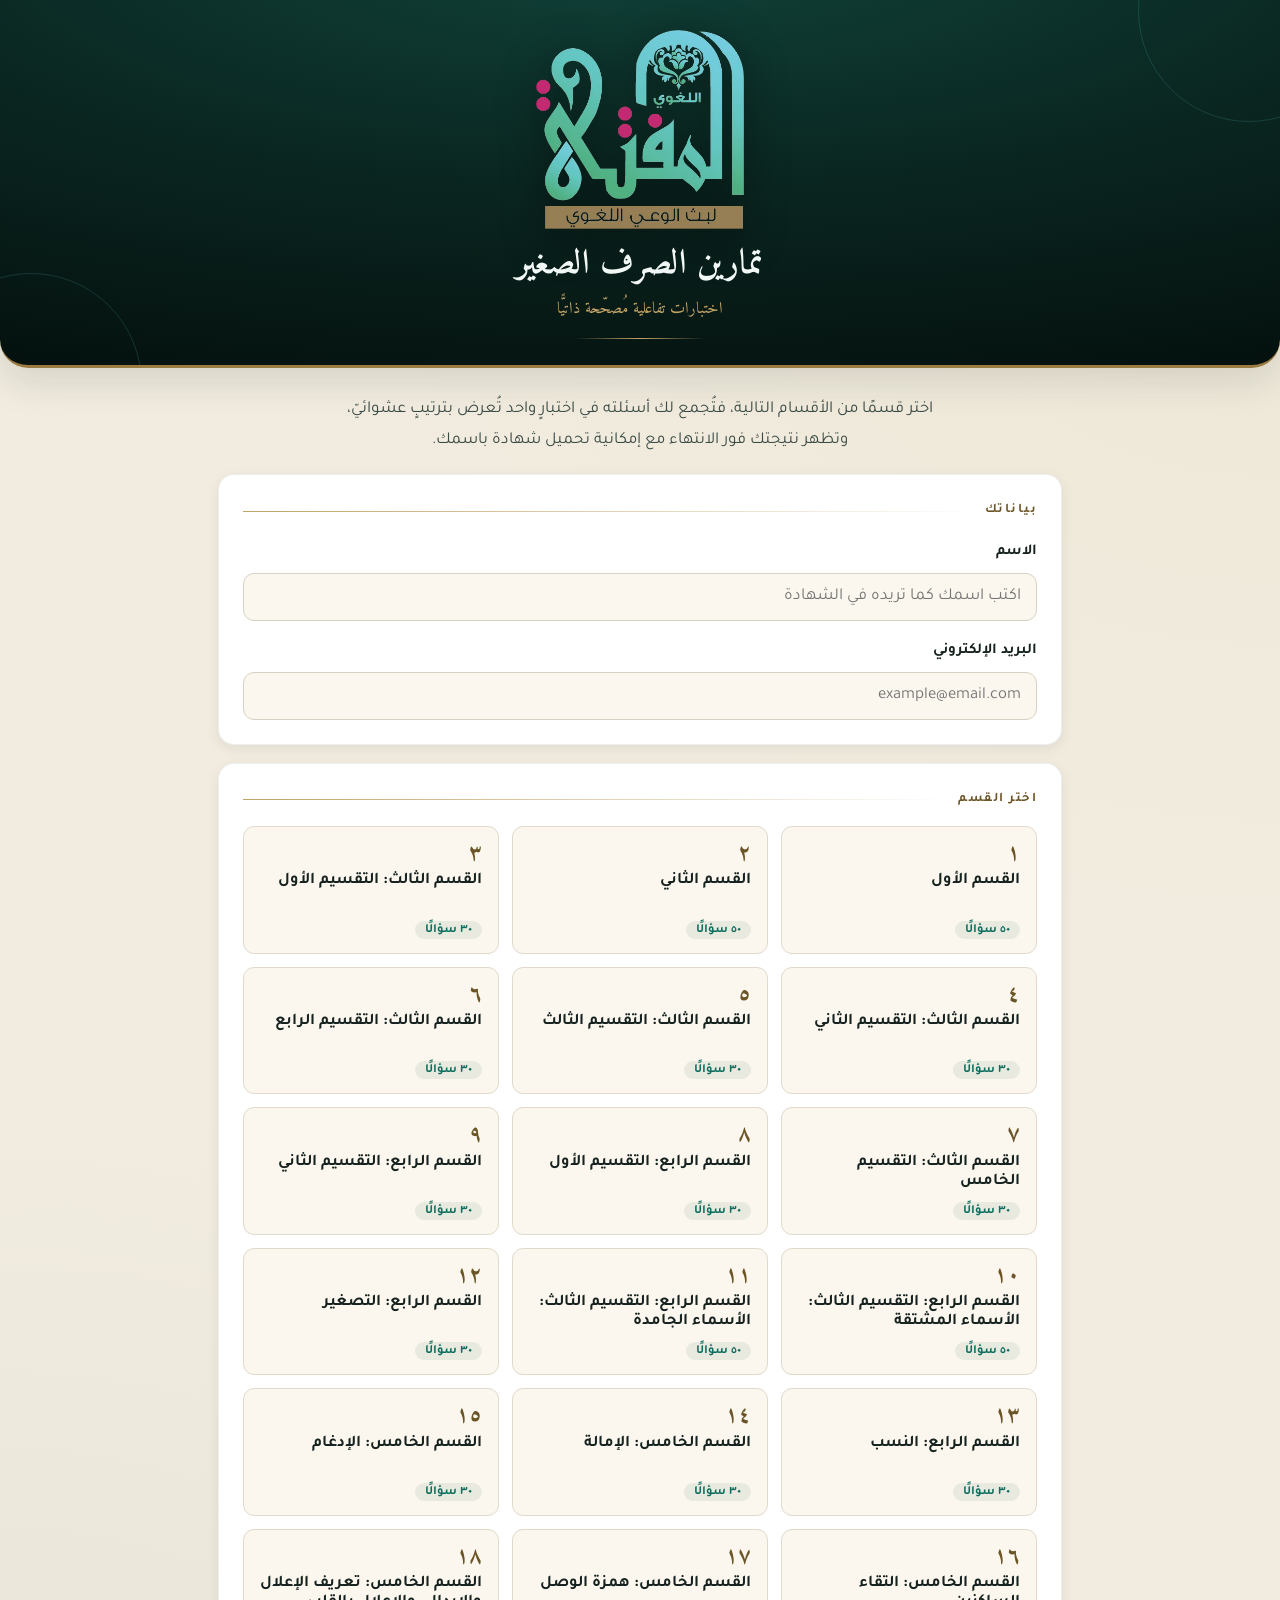
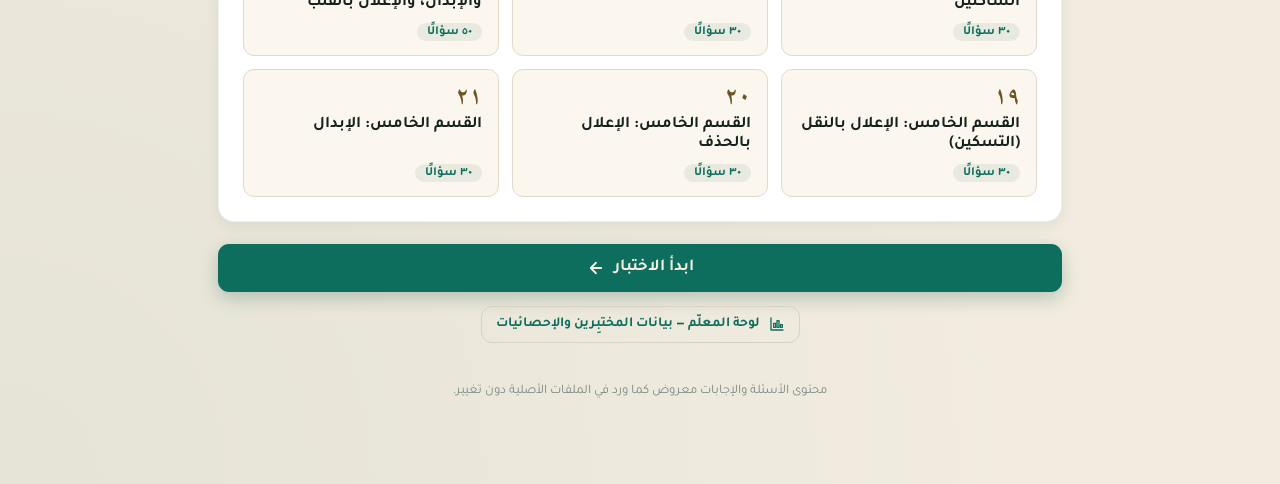
==== sarf/index.html @ bb6c9f70 "Add Sarf (الصرف الصغير) quiz at /sarf/ with shared app and subject-aware dashboard - Split index.htm" ====
<!DOCTYPE html>
<html lang="ar" dir="rtl">
<head>
<meta charset="UTF-8">
<meta name="viewport" content="width=device-width, initial-scale=1.0">
<title>اختبارات الصرف الصغير</title>
<link rel="preconnect" href="https://fonts.googleapis.com">
<link rel="preconnect" href="https://fonts.gstatic.com" crossorigin>
<link href="https://fonts.googleapis.com/css2?family=Amiri:ital,wght@0,400;0,700;1,400&family=Tajawal:wght@300;400;500;700;800&display=swap" rel="stylesheet">
<link rel="stylesheet" href="../assets/app.css">
</head>
<body>

<!-- ================= شاشة البدء ================= -->
<div class="screen active" id="screen-start">
  <header class="masthead">
    <img class="brand-logo" id="brand-logo-1" alt="شعار المفتاح اللغوي">
    <h1>تمارين الصرف الصغير</h1>
    <div class="sub">اختبارات تفاعلية مُصحّحة ذاتيًّا</div>
    <div class="rule-gold"></div>
  </header>

  <div class="wrap">
    <p class="intro">اختر قسمًا من الأقسام التالية، فتُجمع لك أسئلته في اختبارٍ واحد تُعرض بترتيبٍ عشوائيّ، وتظهر نتيجتك فور الانتهاء مع إمكانية تحميل شهادة باسمك.</p>

    <div class="card">
      <div class="eyebrow">بياناتك</div>
      <div class="field">
        <label for="in-name">الاسم</label>
        <input type="text" id="in-name" placeholder="اكتب اسمك كما تريده في الشهادة" autocomplete="name">
        <div class="err" id="err-name">يلزم إدخال الاسم.</div>
      </div>
      <div class="field">
        <label for="in-email">البريد الإلكتروني</label>
        <input type="email" id="in-email" placeholder="example@email.com" autocomplete="email" dir="ltr" style="text-align:right">
        <div class="err" id="err-email">أدخل بريدًا إلكترونيًّا صحيحًا.</div>
      </div>
    </div>

    <div class="card" style="margin-top:18px">
      <div class="eyebrow">اختر القسم</div>
      <div class="chapters" id="chapters"></div>
      <div class="err" id="err-chapter" style="margin-top:12px">اختر قسمًا للبدء.</div>
    </div>

    <div class="start-bar">
      <button class="btn btn-primary btn-block" id="btn-start">
        ابدأ الاختبار
        <svg width="18" height="18" viewBox="0 0 24 24" fill="none" stroke="currentColor" stroke-width="2.4" stroke-linecap="round" stroke-linejoin="round"><path d="M19 12H5M12 5l-7 7 7 7"/></svg>
      </button>
    </div>
    <div style="text-align:center;margin-top:14px">
      <button class="btn btn-ghost btn-sm" id="btn-open-stats">
        <svg width="16" height="16" viewBox="0 0 24 24" fill="none" stroke="currentColor" stroke-width="2" stroke-linecap="round" stroke-linejoin="round"><path d="M3 3v18h18"/><rect x="7" y="11" width="3" height="6"/><rect x="12" y="7" width="3" height="10"/><rect x="17" y="13" width="3" height="4"/></svg>
        لوحة المعلّم — بيانات المختبِرين والإحصائيات
      </button>
    </div>
    <footer>محتوى الأسئلة والإجابات معروض كما ورد في الملفات الأصلية دون تغيير.</footer>
  </div>
</div>

<!-- ================= شاشة الاختبار ================= -->
<div class="screen" id="screen-exam">
  <div class="exam-top">
    <div class="exam-top-inner">
      <div class="exam-top-row">
        <div class="exam-name"><svg width="18" height="18" viewBox="0 0 24 24" fill="none" stroke="var(--gold)" stroke-width="2"><path d="M4 19.5A2.5 2.5 0 0 1 6.5 17H20"/><path d="M6.5 2H20v20H6.5A2.5 2.5 0 0 1 4 19.5v-15A2.5 2.5 0 0 1 6.5 2z"/></svg><span id="exam-title"></span></div>
        <button class="palette-toggle" id="palette-toggle">
          <svg width="15" height="15" viewBox="0 0 24 24" fill="none" stroke="currentColor" stroke-width="2.2"><rect x="3" y="3" width="7" height="7" rx="1"/><rect x="14" y="3" width="7" height="7" rx="1"/><rect x="3" y="14" width="7" height="7" rx="1"/><rect x="14" y="14" width="7" height="7" rx="1"/></svg>
          الأسئلة
        </button>
      </div>
      <div class="exam-top-row" style="margin-bottom:8px">
        <div class="counter">السؤال <b id="q-cur">1</b> من <span id="q-total">1</span></div>
        <div class="counter" style="color:var(--muted)">أُجيب عن <span id="q-done">0</span></div>
      </div>
      <div class="pbar"><i id="pbar-fill"></i></div>
    </div>
  </div>

  <div class="wrap">
    <div class="palette" id="palette">
      <div class="palette-grid" id="palette-grid"></div>
      <div class="palette-legend">
        <span><i style="background:var(--teal)"></i>مُجاب عنه</span>
        <span><i style="background:var(--card-warm);border:1.5px solid #DCD6C7"></i>لم يُجَب</span>
      </div>
    </div>

    <div class="card q-card" id="q-card"></div>

    <div class="nav">
      <button class="btn btn-ghost" id="btn-prev">
        <svg width="17" height="17" viewBox="0 0 24 24" fill="none" stroke="currentColor" stroke-width="2.4" stroke-linecap="round" stroke-linejoin="round"><path d="M5 12h14M12 5l7 7-7 7"/></svg>
        السابق
      </button>
      <button class="btn btn-primary" id="btn-next">
        التالي
        <svg width="17" height="17" viewBox="0 0 24 24" fill="none" stroke="currentColor" stroke-width="2.4" stroke-linecap="round" stroke-linejoin="round"><path d="M19 12H5M12 5l-7 7 7 7"/></svg>
      </button>
    </div>
  </div>
</div>

<!-- ================= شاشة النتيجة ================= -->
<div class="screen" id="screen-result">
  <header class="masthead">
    <img class="brand-logo" id="brand-logo-2" alt="شعار المفتاح اللغوي">
    <h1>نتيجة الاختبار</h1>
    <div class="sub" id="result-chapter"></div>
    <div class="rule-gold"></div>
  </header>

  <div class="wrap">
    <div class="card result-hero">
      <div class="gauge">
        <svg viewBox="0 0 200 200" width="190" height="190">
          <circle class="gauge-track" cx="100" cy="100" r="86"/>
          <circle class="gauge-fill" id="gauge-fill" cx="100" cy="100" r="86"/>
        </svg>
        <div class="gauge-center">
          <div class="gauge-pct" id="res-pct">0%</div>
          <div class="gauge-lbl">النسبة المئوية</div>
        </div>
      </div>
      <div><span class="grade-tag" id="res-grade"></span></div>
      <div class="result-name">أحسنت يا <b id="res-name"></b></div>

      <div class="stats">
        <div class="stat ok"><div class="n" id="st-correct">0</div><div class="l">إجابة صحيحة</div></div>
        <div class="stat no"><div class="n" id="st-wrong">0</div><div class="l">إجابة خاطئة</div></div>
        <div class="stat"><div class="n" id="st-total">0</div><div class="l">مجموع الأسئلة</div></div>
      </div>

      <div class="result-actions">
        <button class="btn btn-pink" id="btn-cert">
          <svg width="18" height="18" viewBox="0 0 24 24" fill="none" stroke="currentColor" stroke-width="2" stroke-linecap="round" stroke-linejoin="round"><path d="M21 15v4a2 2 0 0 1-2 2H5a2 2 0 0 1-2-2v-4"/><path d="M7 10l5 5 5-5"/><path d="M12 15V3"/></svg>
          تحميل الشهادة
        </button>
        <button class="btn btn-ghost" id="btn-restart">
          <svg width="17" height="17" viewBox="0 0 24 24" fill="none" stroke="currentColor" stroke-width="2.2" stroke-linecap="round" stroke-linejoin="round"><path d="M3 2v6h6"/><path d="M3 13a9 9 0 1 0 3-7.7L3 8"/></svg>
          اختبار قسم آخر
        </button>
      </div>
    </div>

    <h2 class="review-h eyebrow">مراجعة الإجابات</h2>
    <div id="review"></div>
    <footer>أُصدرت هذه النتيجة بناءً على إجاباتك في هذه الجلسة.</footer>
  </div>
</div>

<!-- ================= لوحة المختبِرين والإحصائيات ================= -->
<div class="screen" id="screen-stats">
  <header class="masthead">
    <h1>لوحة المختبِرين والإحصائيات</h1>
    <div class="sub">سجلّ من أدّوا الاختبار ونتائجهم</div>
    <div class="rule-gold"></div>
  </header>

  <div class="wrap">
    <!-- بوابة الرمز السري -->
    <div class="card gate" id="stats-gate">
      <div class="eyebrow">دخول المعلّم</div>
      <p class="intro" style="margin:6px 0 16px">هذه اللوحة خاصّة بالمعلّم. أدخل الرمز السري للاطّلاع على بيانات المختبِرين.</p>
      <div class="field">
        <label for="gate-pass">الرمز السري</label>
        <input type="password" id="gate-pass" placeholder="••••" autocomplete="off" inputmode="numeric">
        <div class="err" id="gate-err">رمز غير صحيح.</div>
      </div>
      <button class="btn btn-primary btn-block" id="gate-unlock">دخول</button>
      <div style="text-align:center;margin-top:12px"><button class="btn btn-ghost btn-sm" id="stats-back">رجوع إلى الاختبار</button></div>
    </div>

    <!-- المحتوى -->
    <div id="stats-body" style="display:none">
      <div class="stats-toolbar">
        <span class="chip" id="conn-chip">…</span>
        <input class="dash-input" id="stats-search" placeholder="بحث بالاسم أو البريد">
        <select class="dash-input" id="stats-subject" aria-label="المادة"></select>
        <select class="dash-input" id="stats-chapter" aria-label="الباب أو القسم"><option value="">كل الأبواب والأقسام</option></select>
        <button class="btn btn-ghost btn-sm" id="stats-refresh">تحديث</button>
        <button class="btn btn-ghost btn-sm" id="stats-export">تصدير CSV</button>
        <button class="btn btn-ghost btn-sm" id="stats-back2">رجوع</button>
      </div>
      <div class="stats-note" id="stats-note"></div>

      <div class="kpi-grid" id="kpi-grid"></div>

      <div class="card" style="margin-top:18px">
        <div class="eyebrow">متوسّط النسبة حسب الباب / القسم</div>
        <div id="chapter-bars"></div>
      </div>

      <div class="card" style="margin-top:18px">
        <div class="eyebrow">سجلّ المختبِرين (<span id="rows-count">٠</span>)</div>
        <div class="table-scroll">
          <table class="dash-table">
            <thead><tr><th>#</th><th>الاسم</th><th>البريد</th><th>المادة</th><th>الباب / القسم</th><th>صحيح/الكل</th><th>النسبة</th><th>التقدير</th><th>التاريخ</th></tr></thead>
            <tbody id="dash-tbody"></tbody>
          </table>
        </div>
      </div>
      <footer>تُحدَّث البيانات من قاعدة بياناتك السحابية. احرص على سرّية الرمز.</footer>
    </div>
  </div>
</div>

<!-- مشروط تأكيد الإنهاء -->
<div class="modal-bg" id="modal-finish">
  <div class="modal">
    <h3>إنهاء الاختبار؟</h3>
    <p id="modal-msg">هل أنت متأكد من إنهاء الاختبار وعرض النتيجة؟</p>
    <div class="row">
      <button class="btn btn-ghost" id="modal-cancel">متابعة الحل</button>
      <button class="btn btn-primary" id="modal-confirm">إنهاء وعرض النتيجة</button>
    </div>
  </div>
</div>

<canvas class="cert-canvas" id="cert-canvas"></canvas>

<script>const SUBJECT_ID = 'sarf';</script>
<script src="../data/sarf.js"></script>
<script src="../assets/logo.js"></script>
<script src="../assets/app.js"></script>
</body>
</html>
---- assets/app.css ----
:root{
  --ink:#16221F; --ink-soft:#3A4A45; --muted:#7C8A85;
  --paper:#F1ECDF; --paper-2:#EAE3D2;
  --card:#FFFFFF; --card-warm:#FBF7EE;
  --teal:#0E6E5E; --teal-deep:#0A4D42; --teal-bright:#3BB6B0; --teal-line:rgba(91,196,200,.18);
  --gold:#9A7B42; --gold-soft:#C2A368; --gold-deep:#6B5526;
  --pink:#C2185B; --pink-soft:#E84C8A; --pink-deep:#9C1450;
  --correct:#1E7A52; --correct-bg:#E7F3EC; --correct-line:#BFE0CC;
  --wrong:#B23A30; --wrong-bg:#F8E9E7; --wrong-line:#EBC9C4;
  --ring:rgba(59,182,176,.40);
  --shadow-s:0 4px 14px rgba(16,34,30,.07);
  --shadow-m:0 14px 38px rgba(16,34,30,.12);
  --r:16px; --r-s:11px;
  --font-ui:'Tajawal',system-ui,'Segoe UI',Tahoma,Arial,sans-serif;
  --font-disp:'Amiri','Tajawal',Georgia,serif;
}
*{box-sizing:border-box;margin:0;padding:0}
html{scroll-behavior:smooth}
body{
  font-family:var(--font-ui); background:var(--paper); color:var(--ink);
  line-height:1.85; -webkit-font-smoothing:antialiased; min-height:100vh;
  background-image:radial-gradient(circle at 100% 0,rgba(185,138,46,.05),transparent 40%),radial-gradient(circle at 0 100%,rgba(14,74,64,.05),transparent 42%);
}
.wrap{max-width:880px;margin:0 auto;padding:0 18px 80px}
.screen{display:none;animation:fade .45s ease}
.screen.active{display:block}
@keyframes fade{from{opacity:0;transform:translateY(10px)}to{opacity:1;transform:none}}
@keyframes pop{from{opacity:0;transform:scale(.96)}to{opacity:1;transform:none}}

/* ===== الترويسة / الهيدر المُذهّب ===== */
.masthead{
  background:radial-gradient(120% 130% at 50% -15%,#10433A 0%,#0A2520 52%,#04100D 100%);
  color:#EAF3F0; border-radius:0 0 28px 28px; padding:30px 22px 26px;
  text-align:center; position:relative; overflow:hidden; box-shadow:var(--shadow-m);
  border-bottom:3px solid var(--gold);
}
.masthead::before,.masthead::after{
  content:""; position:absolute; width:220px; height:220px; border:1px solid var(--teal-line);
  border-radius:50%; top:-100px; pointer-events:none;
}
.masthead::before{right:-80px}.masthead::after{left:-80px;top:auto;bottom:-130px}
.brand-logo{width:min(208px,52vw);height:auto;display:block;margin:0 auto 14px;position:relative;z-index:2;filter:drop-shadow(0 8px 22px rgba(0,0,0,.45))}
.masthead h1{font-family:var(--font-disp);font-weight:700;font-size:clamp(1.5rem,4.6vw,2.15rem);letter-spacing:.5px;line-height:1.3;position:relative;z-index:2;color:#F1F7F4}
.masthead .sub{font-family:var(--font-disp);font-size:1.02rem;color:var(--gold-soft);margin-top:6px;position:relative;z-index:2}
.rule-gold{width:130px;height:1px;background:linear-gradient(90deg,transparent,var(--gold-soft),transparent);margin:14px auto 0;position:relative;z-index:2}

/* ===== البطاقات العامة ===== */
.card{background:var(--card);border:1px solid rgba(16,34,30,.07);border-radius:var(--r);box-shadow:var(--shadow-s);padding:24px}
.card+.card{margin-top:18px}
.intro{margin:26px 0 18px;font-size:1.05rem;color:var(--ink-soft);text-align:center;max-width:620px;margin-inline:auto}
.eyebrow{font-size:.82rem;font-weight:700;color:var(--gold-deep);letter-spacing:1.5px;text-transform:none;display:flex;align-items:center;gap:9px;margin-bottom:14px}
.eyebrow::after{content:"";flex:1;height:1px;background:linear-gradient(90deg,var(--gold-soft),transparent)}

/* ===== الحقول ===== */
.field{margin-bottom:16px}
.field:last-child{margin-bottom:0}
.field label{display:block;font-weight:700;font-size:.95rem;margin-bottom:7px;color:var(--ink)}
.field input{
  width:100%;font-family:var(--font-ui);font-size:1.05rem;padding:13px 15px;border:1.5px solid #D8D2C4;
  border-radius:var(--r-s);background:var(--card-warm);color:var(--ink);transition:border-color .2s,box-shadow .2s;
}
.field input:focus{outline:none;border-color:var(--gold);box-shadow:0 0 0 4px var(--ring);background:#fff}
.field input.invalid{border-color:var(--wrong);background:var(--wrong-bg)}
.err{color:var(--wrong);font-size:.85rem;margin-top:6px;display:none;font-weight:500}
.err.show{display:block}

/* ===== شبكة الأبواب ===== */
.chapters{display:grid;grid-template-columns:repeat(auto-fill,minmax(230px,1fr));gap:13px;margin-top:6px}
.chapter{
  text-align:right;border:1.5px solid #E1DACB;background:var(--card-warm);border-radius:var(--r-s);
  padding:16px 16px 14px;cursor:pointer;transition:.2s;position:relative;font-family:var(--font-ui);
}
.chapter:hover{border-color:var(--gold-soft);transform:translateY(-2px);box-shadow:var(--shadow-s)}
.chapter:focus-visible{outline:none;border-color:var(--gold);box-shadow:0 0 0 4px var(--ring)}
.chapter.sel{border-color:var(--teal);background:#fff;box-shadow:0 0 0 3px rgba(14,74,64,.12)}
.chapter .idx{font-family:var(--font-disp);font-size:1.4rem;color:var(--gold-deep);font-weight:700;line-height:1}
.chapter .ttl{font-weight:700;font-size:1.02rem;margin:7px 0 9px;color:var(--ink);min-height:2.4em;display:flex;align-items:flex-start}
.chapter .meta{font-size:.84rem;color:var(--muted);display:flex;gap:8px;flex-wrap:wrap;align-items:center}
.pill{display:inline-flex;align-items:center;gap:4px;background:rgba(14,74,64,.08);color:var(--teal);border-radius:20px;padding:2px 10px;font-size:.78rem;font-weight:700}
.pill.gold{background:rgba(185,138,46,.12);color:var(--gold-deep)}
.chapter .check{position:absolute;top:12px;left:12px;width:22px;height:22px;border-radius:50%;background:var(--teal);color:#fff;display:none;align-items:center;justify-content:center;font-size:13px}
.chapter.sel .check{display:flex}

/* ===== الأزرار ===== */
.btn{font-family:var(--font-ui);font-weight:700;font-size:1.05rem;border:none;border-radius:var(--r-s);padding:14px 26px;cursor:pointer;transition:.2s;display:inline-flex;align-items:center;justify-content:center;gap:9px}
.btn:disabled{opacity:.45;cursor:not-allowed}
.btn-primary{background:var(--teal);color:#F4EEDF;box-shadow:0 6px 18px rgba(14,74,64,.25)}
.btn-primary:not(:disabled):hover{background:var(--teal-deep);transform:translateY(-2px)}
.btn-gold{background:linear-gradient(135deg,var(--gold) 0%,var(--gold-deep) 100%);color:#fff;box-shadow:0 6px 18px rgba(154,123,66,.3)}
.btn-gold:hover{transform:translateY(-2px);filter:brightness(1.05)}
.btn-pink{background:linear-gradient(135deg,var(--pink-soft) 0%,var(--pink) 58%,var(--pink-deep) 100%);color:#fff;box-shadow:0 6px 18px rgba(194,24,91,.32)}
.btn-pink:not(:disabled):hover{transform:translateY(-2px);filter:brightness(1.05)}
.btn-ghost{background:transparent;color:var(--teal);border:1.5px solid #D8D2C4}
.btn-ghost:not(:disabled):hover{border-color:var(--teal);background:rgba(14,74,64,.05)}
.btn-block{width:100%}
.start-bar{margin-top:22px}

/* ===== شريط الاختبار العلوي ===== */
.exam-top{position:sticky;top:0;z-index:30;background:rgba(241,236,223,.92);backdrop-filter:blur(8px);padding:14px 0 12px;margin:0 -18px 18px;border-bottom:1px solid rgba(16,34,30,.08)}
.exam-top-inner{max-width:880px;margin:0 auto;padding:0 18px}
.exam-top-row{display:flex;align-items:center;justify-content:space-between;gap:12px;margin-bottom:10px}
.exam-name{font-weight:800;color:var(--teal);font-size:1.02rem;display:flex;align-items:center;gap:8px;min-width:0}
.exam-name span{white-space:nowrap;overflow:hidden;text-overflow:ellipsis}
.counter{font-weight:700;color:var(--ink-soft);font-size:.95rem;white-space:nowrap;font-variant-numeric:tabular-nums}
.counter b{color:var(--pink-deep)}
.pbar{height:7px;background:#E1DACB;border-radius:20px;overflow:hidden}
.pbar > i{display:block;height:100%;width:0;background:linear-gradient(90deg,var(--pink-soft),var(--pink));border-radius:20px;transition:width .4s ease}
.palette-toggle{background:transparent;border:1.5px solid #D8D2C4;border-radius:9px;padding:7px 12px;font-family:var(--font-ui);font-weight:700;font-size:.85rem;color:var(--teal);cursor:pointer;display:inline-flex;gap:6px;align-items:center}
.palette-toggle:hover{border-color:var(--teal)}

/* ===== لوحة الأسئلة ===== */
.palette{display:none;background:var(--card);border:1px solid rgba(16,34,30,.08);border-radius:var(--r-s);padding:14px;margin-bottom:16px;box-shadow:var(--shadow-s)}
.palette.open{display:block;animation:pop .25s ease}
.palette-grid{display:grid;grid-template-columns:repeat(auto-fill,minmax(40px,1fr));gap:8px}
.pnum{aspect-ratio:1;border:1.5px solid #DCD6C7;background:var(--card-warm);border-radius:9px;font-family:var(--font-ui);font-weight:700;color:var(--ink-soft);cursor:pointer;font-size:.9rem;transition:.15s}
.pnum:hover{border-color:var(--gold)}
.pnum.done{background:var(--teal);color:#fff;border-color:var(--teal)}
.pnum.cur{box-shadow:0 0 0 3px rgba(194,24,91,.32);border-color:var(--pink)}
.palette-legend{display:flex;gap:16px;margin-top:12px;font-size:.8rem;color:var(--muted);flex-wrap:wrap}
.palette-legend i{display:inline-block;width:13px;height:13px;border-radius:4px;vertical-align:-2px;margin-left:5px}

/* ===== بطاقة السؤال ===== */
.q-card{animation:fade .35s ease}
.q-head{display:flex;align-items:center;gap:10px;margin-bottom:16px;flex-wrap:wrap}
.q-badge{font-size:.78rem;font-weight:700;padding:3px 11px;border-radius:20px}
.q-badge.type{background:#EEE9DC;color:var(--ink-soft)}
.q-text{font-size:1.22rem;font-weight:500;color:var(--ink);line-height:1.95;margin-bottom:22px}
.options{display:flex;flex-direction:column;gap:11px}
.opt{
  display:flex;align-items:center;gap:13px;text-align:right;width:100%;border:1.5px solid #DCD6C7;
  background:var(--card-warm);border-radius:var(--r-s);padding:15px 16px;cursor:pointer;font-family:var(--font-ui);
  font-size:1.06rem;color:var(--ink);transition:.18s;line-height:1.6;
}
.opt:hover{border-color:var(--gold-soft);background:#fff}
.opt:focus-visible{outline:none;border-color:var(--gold);box-shadow:0 0 0 4px var(--ring)}
.opt .mark{flex:0 0 24px;width:24px;height:24px;border:2px solid #C9C2B0;border-radius:50%;display:flex;align-items:center;justify-content:center;transition:.18s}
.opt.sel{border-color:var(--teal);background:#fff;box-shadow:0 0 0 3px rgba(14,74,64,.1)}
.opt.sel .mark{border-color:var(--teal);background:var(--teal)}
.opt.sel .mark::after{content:"";width:9px;height:9px;border-radius:50%;background:#fff}
.opt .txt{flex:1}
.nav{display:flex;gap:12px;margin-top:24px}
.nav .btn{flex:1}

/* ===== النتيجة ===== */
.result-hero{text-align:center;padding:30px 22px}
.gauge{width:190px;height:190px;margin:6px auto 16px;position:relative}
.gauge svg{transform:rotate(-90deg)}
.gauge-track{fill:none;stroke:#E4DDCD;stroke-width:14}
.gauge-fill{fill:none;stroke-width:14;stroke-linecap:round;transition:stroke-dashoffset 1.3s cubic-bezier(.22,1,.36,1)}
.gauge-center{position:absolute;inset:0;display:flex;flex-direction:column;align-items:center;justify-content:center}
.gauge-pct{font-family:var(--font-disp);font-weight:700;font-size:2.7rem;line-height:1;color:var(--ink)}
.gauge-lbl{font-size:.85rem;color:var(--muted);margin-top:3px}
.grade-tag{display:inline-block;font-family:var(--font-disp);font-weight:700;font-size:1.55rem;padding:6px 26px;border-radius:30px;margin-top:4px}
.grade-pass{background:var(--correct-bg);color:var(--correct);border:1.5px solid var(--correct-line)}
.grade-fail{background:var(--wrong-bg);color:var(--wrong);border:1.5px solid var(--wrong-line)}
.result-name{font-family:var(--font-disp);font-size:1.3rem;margin-top:16px;color:var(--ink-soft)}
.result-name b{color:var(--teal)}
.stats{display:grid;grid-template-columns:repeat(auto-fit,minmax(120px,1fr));gap:13px;margin-top:24px}
.stat{background:var(--card-warm);border:1px solid #E6DFD0;border-radius:var(--r-s);padding:16px 12px;text-align:center}
.stat .n{font-family:var(--font-disp);font-weight:700;font-size:1.7rem;color:var(--teal);line-height:1}
.stat.ok .n{color:var(--correct)}.stat.no .n{color:var(--wrong)}
.stat .l{font-size:.83rem;color:var(--muted);margin-top:6px}
.result-actions{display:flex;gap:12px;flex-wrap:wrap;margin-top:26px}
.result-actions .btn{flex:1;min-width:180px}

/* ===== المراجعة ===== */
.review-h{margin:30px 0 14px}
.rev{border:1.5px solid #E1DACB;border-radius:var(--r-s);margin-bottom:12px;overflow:hidden;background:var(--card)}
.rev-q{padding:15px 16px;display:flex;gap:11px;align-items:flex-start;font-weight:500;line-height:1.8}
.rev-q .ic{flex:0 0 24px;width:24px;height:24px;border-radius:50%;display:flex;align-items:center;justify-content:center;color:#fff;font-size:14px;margin-top:3px}
.rev.correct .ic{background:var(--correct)} .rev.wrong .ic{background:var(--wrong)}
.rev-q .qn{color:var(--muted);font-weight:700;margin-left:4px}
.rev-opts{padding:0 16px 15px 51px;display:flex;flex-direction:column;gap:7px}
.rev-opt{padding:9px 13px;border-radius:9px;font-size:.98rem;border:1px solid transparent;line-height:1.6}
.rev-opt.c{background:var(--correct-bg);border-color:var(--correct-line);color:#155c3d;font-weight:500}
.rev-opt.w{background:var(--wrong-bg);border-color:var(--wrong-line);color:#8f2c24}
.rev-opt .tag{font-size:.76rem;font-weight:700;float:left;margin-right:8px;opacity:.85}
.rev-opt.n{color:var(--ink-soft)}

/* ===== مشروط ===== */
.modal-bg{position:fixed;inset:0;background:rgba(9,50,41,.55);backdrop-filter:blur(3px);display:none;align-items:center;justify-content:center;z-index:100;padding:20px}
.modal-bg.open{display:flex;animation:fade .25s}
.modal{background:#fff;border-radius:var(--r);max-width:420px;width:100%;padding:26px;text-align:center;box-shadow:var(--shadow-m);animation:pop .3s}
.modal h3{font-family:var(--font-disp);font-size:1.4rem;margin-bottom:10px;color:var(--ink)}
.modal p{color:var(--ink-soft);margin-bottom:20px}
.modal .row{display:flex;gap:11px}.modal .row .btn{flex:1}

footer{text-align:center;color:var(--muted);font-size:.82rem;margin-top:34px;padding:0 18px}
.cert-canvas{display:none}

@media (max-width:560px){
  .card{padding:18px}
  .q-text{font-size:1.12rem}
  .opt{font-size:1rem;padding:13px 14px}
  .nav{flex-direction:column-reverse}
  .result-actions .btn{min-width:100%}
}
@media (prefers-reduced-motion:reduce){
  *{animation:none!important;transition:none!important;scroll-behavior:auto!important}
}

/* ===== لوحة المختبِرين والإحصائيات ===== */
.gate{max-width:440px;margin:34px auto 0}
.stats-toolbar{display:flex;flex-wrap:wrap;gap:10px;align-items:center;margin:26px 0 8px}
.dash-input{font-family:var(--font-ui);font-size:.92rem;border:1px solid rgba(16,34,30,.16);background:var(--card);border-radius:10px;padding:9px 12px;color:var(--ink);min-width:0}
#stats-search{flex:1 1 180px}
.btn-sm{padding:9px 14px;font-size:.86rem}
.chip{font-size:.78rem;font-weight:700;padding:6px 12px;border-radius:999px;white-space:nowrap;border:1px solid transparent}
.chip-ok{background:var(--correct-bg);color:var(--correct);border-color:var(--correct-line)}
.chip-warn{background:#FBF3E0;color:var(--gold-deep);border-color:var(--gold-soft)}
.stats-note{font-size:.9rem;color:var(--muted);min-height:6px;margin:6px 2px}
.stats-note.err{color:var(--wrong)}
.kpi-grid{display:grid;grid-template-columns:repeat(auto-fit,minmax(140px,1fr));gap:12px;margin-top:14px}
.kpi{background:var(--card);border:1px solid rgba(16,34,30,.07);border-radius:var(--r-s);box-shadow:var(--shadow-s);padding:16px 14px;text-align:center}
.kpi-n{font-family:var(--font-disp);font-weight:700;font-size:1.7rem;color:var(--teal-deep);line-height:1.2}
.kpi-l{font-size:.82rem;color:var(--muted);margin-top:2px}
.bar-row{display:grid;grid-template-columns:minmax(86px,1.3fr) 2fr minmax(104px,auto);gap:10px;align-items:center;margin:10px 0}
.bar-lbl{font-size:.86rem;color:var(--ink-soft);white-space:nowrap;overflow:hidden;text-overflow:ellipsis}
.bar-track{background:var(--paper-2);border-radius:999px;height:12px;overflow:hidden}
.bar-track>i{display:block;height:100%;background:linear-gradient(90deg,var(--teal),var(--teal-bright));border-radius:999px;transition:width .6s ease}
.bar-val{font-size:.8rem;color:var(--muted);white-space:nowrap;text-align:left}
.table-scroll{overflow-x:auto;-webkit-overflow-scrolling:touch;border-radius:var(--r-s)}
.dash-table{width:100%;border-collapse:collapse;font-size:.88rem;min-width:660px}
.dash-table th,.dash-table td{padding:10px 12px;text-align:right;border-bottom:1px solid rgba(16,34,30,.08)}
.dash-table th{font-size:.78rem;color:var(--gold-deep);font-weight:700;background:var(--card-warm);white-space:nowrap}
.dash-table tbody tr:hover{background:var(--card-warm)}
.nowrap{white-space:nowrap}
.muted-row{color:var(--muted);text-align:center;padding:18px}
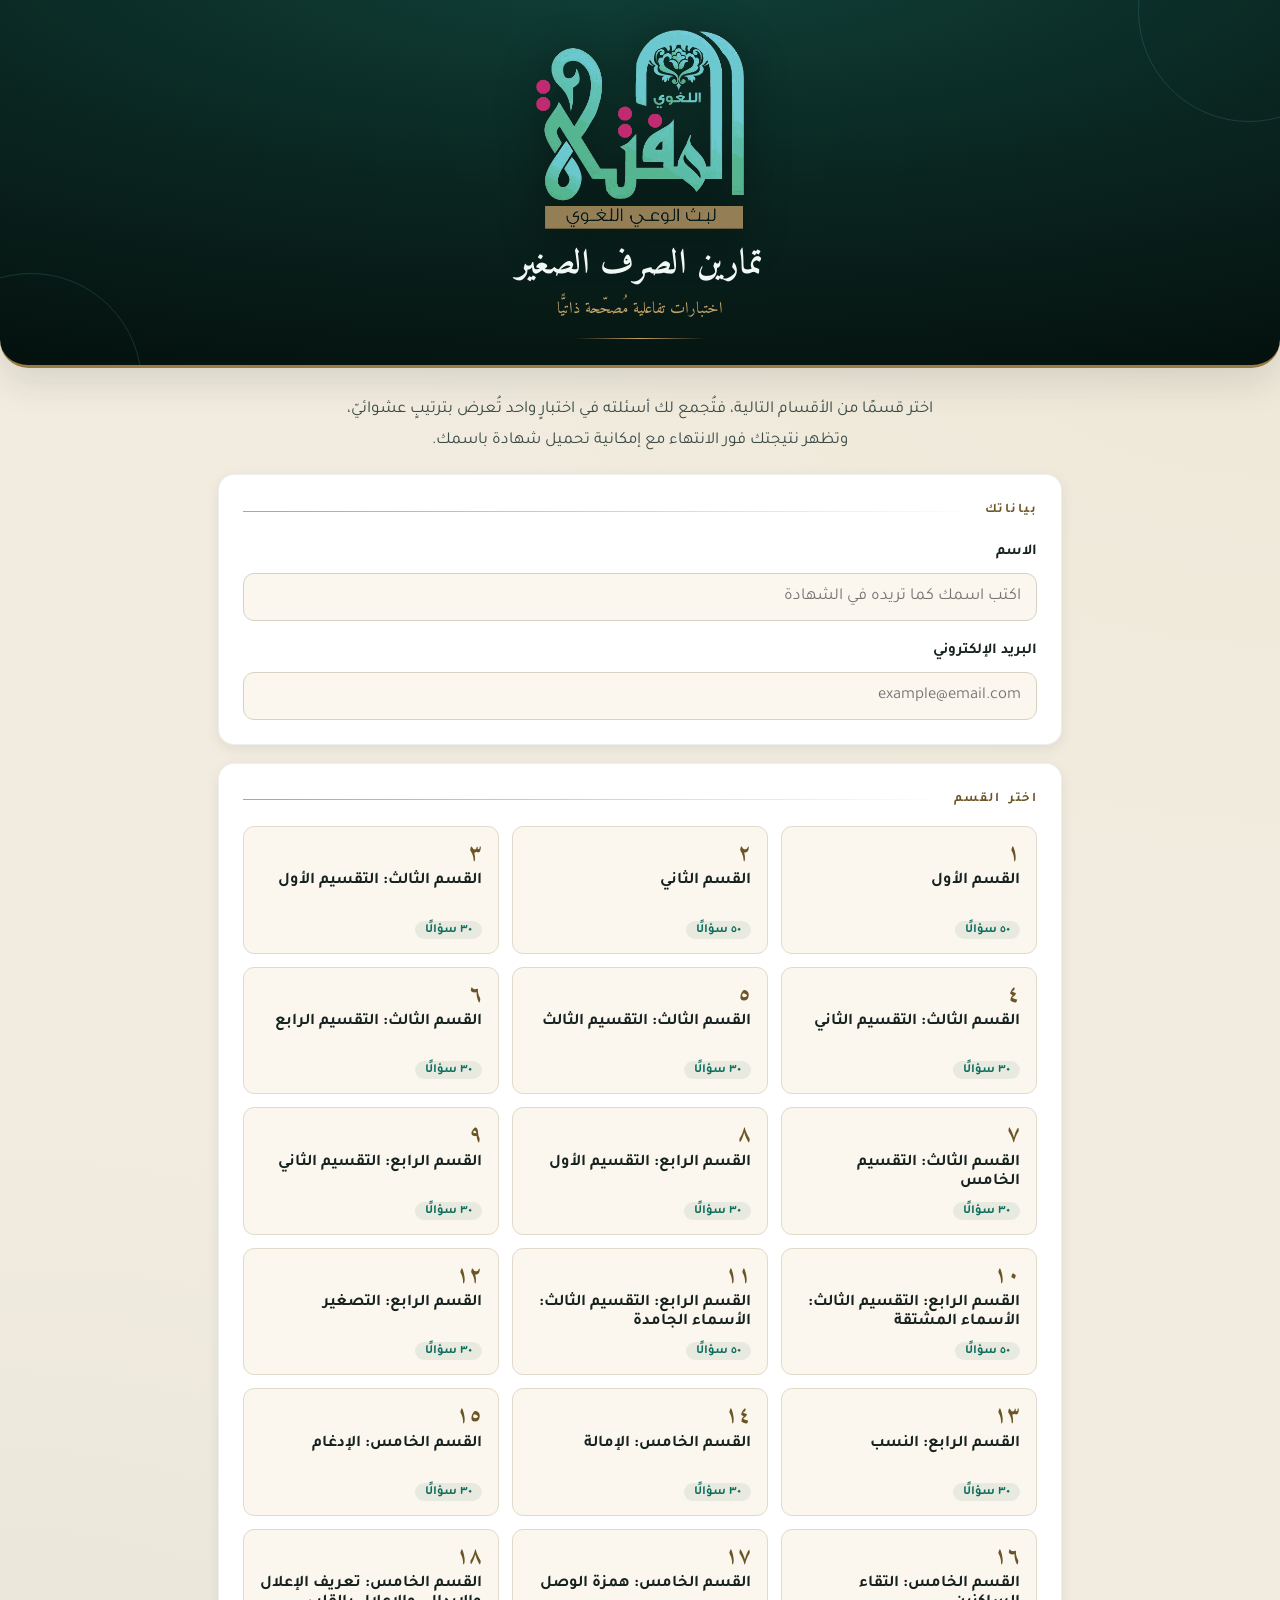
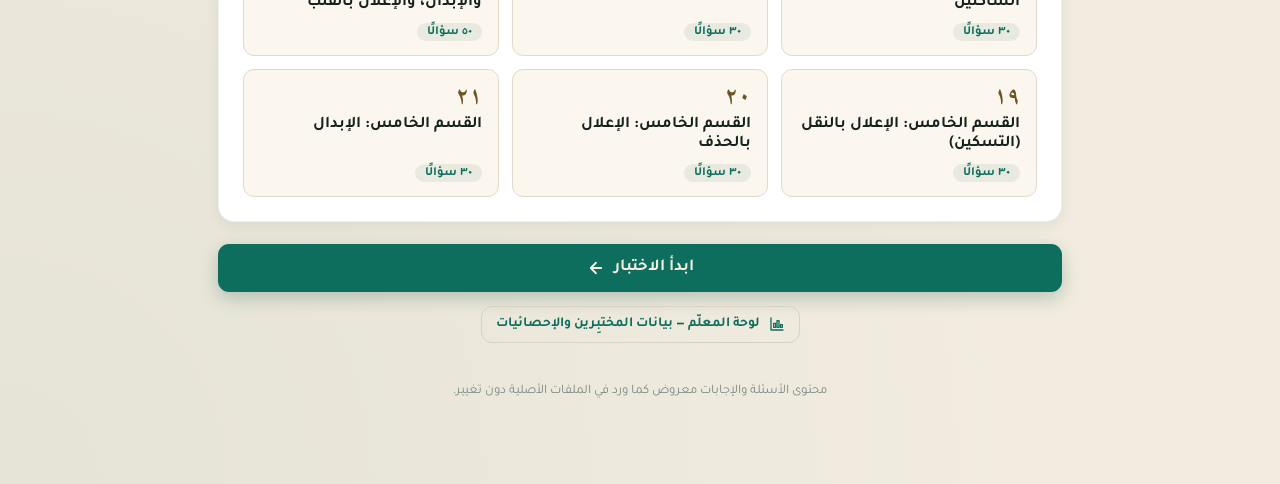
==== commit b520987f: "Unify subject pages, ship logo as image, cache-busting, keyboard shortcuts, paginated dashboard - Si" ====
--- a/sarf/index.html
+++ b/sarf/index.html
@@ -4,225 +4,12 @@
 <meta charset="UTF-8">
 <meta name="viewport" content="width=device-width, initial-scale=1.0">
 <title>اختبارات الصرف الصغير</title>
-<link rel="preconnect" href="https://fonts.googleapis.com">
-<link rel="preconnect" href="https://fonts.gstatic.com" crossorigin>
-<link href="https://fonts.googleapis.com/css2?family=Amiri:ital,wght@0,400;0,700;1,400&family=Tajawal:wght@300;400;500;700;800&display=swap" rel="stylesheet">
-<link rel="stylesheet" href="../assets/app.css">
+<!-- الرابط القديم /sarf/ يحوِّل إلى الصفحة الموحّدة مع ?s=sarf -->
+<meta http-equiv="refresh" content="0; url=../?s=sarf">
+<link rel="canonical" href="../?s=sarf">
+<script>location.replace('../?s=sarf' + location.hash);</script>
 </head>
-<body>
-
-<!-- ================= شاشة البدء ================= -->
-<div class="screen active" id="screen-start">
-  <header class="masthead">
-    <img class="brand-logo" id="brand-logo-1" alt="شعار المفتاح اللغوي">
-    <h1>تمارين الصرف الصغير</h1>
-    <div class="sub">اختبارات تفاعلية مُصحّحة ذاتيًّا</div>
-    <div class="rule-gold"></div>
-  </header>
-
-  <div class="wrap">
-    <p class="intro">اختر قسمًا من الأقسام التالية، فتُجمع لك أسئلته في اختبارٍ واحد تُعرض بترتيبٍ عشوائيّ، وتظهر نتيجتك فور الانتهاء مع إمكانية تحميل شهادة باسمك.</p>
-
-    <div class="card">
-      <div class="eyebrow">بياناتك</div>
-      <div class="field">
-        <label for="in-name">الاسم</label>
-        <input type="text" id="in-name" placeholder="اكتب اسمك كما تريده في الشهادة" autocomplete="name">
-        <div class="err" id="err-name">يلزم إدخال الاسم.</div>
-      </div>
-      <div class="field">
-        <label for="in-email">البريد الإلكتروني</label>
-        <input type="email" id="in-email" placeholder="example@email.com" autocomplete="email" dir="ltr" style="text-align:right">
-        <div class="err" id="err-email">أدخل بريدًا إلكترونيًّا صحيحًا.</div>
-      </div>
-    </div>
-
-    <div class="card" style="margin-top:18px">
-      <div class="eyebrow">اختر القسم</div>
-      <div class="chapters" id="chapters"></div>
-      <div class="err" id="err-chapter" style="margin-top:12px">اختر قسمًا للبدء.</div>
-    </div>
-
-    <div class="start-bar">
-      <button class="btn btn-primary btn-block" id="btn-start">
-        ابدأ الاختبار
-        <svg width="18" height="18" viewBox="0 0 24 24" fill="none" stroke="currentColor" stroke-width="2.4" stroke-linecap="round" stroke-linejoin="round"><path d="M19 12H5M12 5l-7 7 7 7"/></svg>
-      </button>
-    </div>
-    <div style="text-align:center;margin-top:14px">
-      <button class="btn btn-ghost btn-sm" id="btn-open-stats">
-        <svg width="16" height="16" viewBox="0 0 24 24" fill="none" stroke="currentColor" stroke-width="2" stroke-linecap="round" stroke-linejoin="round"><path d="M3 3v18h18"/><rect x="7" y="11" width="3" height="6"/><rect x="12" y="7" width="3" height="10"/><rect x="17" y="13" width="3" height="4"/></svg>
-        لوحة المعلّم — بيانات المختبِرين والإحصائيات
-      </button>
-    </div>
-    <footer>محتوى الأسئلة والإجابات معروض كما ورد في الملفات الأصلية دون تغيير.</footer>
-  </div>
-</div>
-
-<!-- ================= شاشة الاختبار ================= -->
-<div class="screen" id="screen-exam">
-  <div class="exam-top">
-    <div class="exam-top-inner">
-      <div class="exam-top-row">
-        <div class="exam-name"><svg width="18" height="18" viewBox="0 0 24 24" fill="none" stroke="var(--gold)" stroke-width="2"><path d="M4 19.5A2.5 2.5 0 0 1 6.5 17H20"/><path d="M6.5 2H20v20H6.5A2.5 2.5 0 0 1 4 19.5v-15A2.5 2.5 0 0 1 6.5 2z"/></svg><span id="exam-title"></span></div>
-        <button class="palette-toggle" id="palette-toggle">
-          <svg width="15" height="15" viewBox="0 0 24 24" fill="none" stroke="currentColor" stroke-width="2.2"><rect x="3" y="3" width="7" height="7" rx="1"/><rect x="14" y="3" width="7" height="7" rx="1"/><rect x="3" y="14" width="7" height="7" rx="1"/><rect x="14" y="14" width="7" height="7" rx="1"/></svg>
-          الأسئلة
-        </button>
-      </div>
-      <div class="exam-top-row" style="margin-bottom:8px">
-        <div class="counter">السؤال <b id="q-cur">1</b> من <span id="q-total">1</span></div>
-        <div class="counter" style="color:var(--muted)">أُجيب عن <span id="q-done">0</span></div>
-      </div>
-      <div class="pbar"><i id="pbar-fill"></i></div>
-    </div>
-  </div>
-
-  <div class="wrap">
-    <div class="palette" id="palette">
-      <div class="palette-grid" id="palette-grid"></div>
-      <div class="palette-legend">
-        <span><i style="background:var(--teal)"></i>مُجاب عنه</span>
-        <span><i style="background:var(--card-warm);border:1.5px solid #DCD6C7"></i>لم يُجَب</span>
-      </div>
-    </div>
-
-    <div class="card q-card" id="q-card"></div>
-
-    <div class="nav">
-      <button class="btn btn-ghost" id="btn-prev">
-        <svg width="17" height="17" viewBox="0 0 24 24" fill="none" stroke="currentColor" stroke-width="2.4" stroke-linecap="round" stroke-linejoin="round"><path d="M5 12h14M12 5l7 7-7 7"/></svg>
-        السابق
-      </button>
-      <button class="btn btn-primary" id="btn-next">
-        التالي
-        <svg width="17" height="17" viewBox="0 0 24 24" fill="none" stroke="currentColor" stroke-width="2.4" stroke-linecap="round" stroke-linejoin="round"><path d="M19 12H5M12 5l-7 7 7 7"/></svg>
-      </button>
-    </div>
-  </div>
-</div>
-
-<!-- ================= شاشة النتيجة ================= -->
-<div class="screen" id="screen-result">
-  <header class="masthead">
-    <img class="brand-logo" id="brand-logo-2" alt="شعار المفتاح اللغوي">
-    <h1>نتيجة الاختبار</h1>
-    <div class="sub" id="result-chapter"></div>
-    <div class="rule-gold"></div>
-  </header>
-
-  <div class="wrap">
-    <div class="card result-hero">
-      <div class="gauge">
-        <svg viewBox="0 0 200 200" width="190" height="190">
-          <circle class="gauge-track" cx="100" cy="100" r="86"/>
-          <circle class="gauge-fill" id="gauge-fill" cx="100" cy="100" r="86"/>
-        </svg>
-        <div class="gauge-center">
-          <div class="gauge-pct" id="res-pct">0%</div>
-          <div class="gauge-lbl">النسبة المئوية</div>
-        </div>
-      </div>
-      <div><span class="grade-tag" id="res-grade"></span></div>
-      <div class="result-name">أحسنت يا <b id="res-name"></b></div>
-
-      <div class="stats">
-        <div class="stat ok"><div class="n" id="st-correct">0</div><div class="l">إجابة صحيحة</div></div>
-        <div class="stat no"><div class="n" id="st-wrong">0</div><div class="l">إجابة خاطئة</div></div>
-        <div class="stat"><div class="n" id="st-total">0</div><div class="l">مجموع الأسئلة</div></div>
-      </div>
-
-      <div class="result-actions">
-        <button class="btn btn-pink" id="btn-cert">
-          <svg width="18" height="18" viewBox="0 0 24 24" fill="none" stroke="currentColor" stroke-width="2" stroke-linecap="round" stroke-linejoin="round"><path d="M21 15v4a2 2 0 0 1-2 2H5a2 2 0 0 1-2-2v-4"/><path d="M7 10l5 5 5-5"/><path d="M12 15V3"/></svg>
-          تحميل الشهادة
-        </button>
-        <button class="btn btn-ghost" id="btn-restart">
-          <svg width="17" height="17" viewBox="0 0 24 24" fill="none" stroke="currentColor" stroke-width="2.2" stroke-linecap="round" stroke-linejoin="round"><path d="M3 2v6h6"/><path d="M3 13a9 9 0 1 0 3-7.7L3 8"/></svg>
-          اختبار قسم آخر
-        </button>
-      </div>
-    </div>
-
-    <h2 class="review-h eyebrow">مراجعة الإجابات</h2>
-    <div id="review"></div>
-    <footer>أُصدرت هذه النتيجة بناءً على إجاباتك في هذه الجلسة.</footer>
-  </div>
-</div>
-
-<!-- ================= لوحة المختبِرين والإحصائيات ================= -->
-<div class="screen" id="screen-stats">
-  <header class="masthead">
-    <h1>لوحة المختبِرين والإحصائيات</h1>
-    <div class="sub">سجلّ من أدّوا الاختبار ونتائجهم</div>
-    <div class="rule-gold"></div>
-  </header>
-
-  <div class="wrap">
-    <!-- بوابة الرمز السري -->
-    <div class="card gate" id="stats-gate">
-      <div class="eyebrow">دخول المعلّم</div>
-      <p class="intro" style="margin:6px 0 16px">هذه اللوحة خاصّة بالمعلّم. أدخل الرمز السري للاطّلاع على بيانات المختبِرين.</p>
-      <div class="field">
-        <label for="gate-pass">الرمز السري</label>
-        <input type="password" id="gate-pass" placeholder="••••" autocomplete="off" inputmode="numeric">
-        <div class="err" id="gate-err">رمز غير صحيح.</div>
-      </div>
-      <button class="btn btn-primary btn-block" id="gate-unlock">دخول</button>
-      <div style="text-align:center;margin-top:12px"><button class="btn btn-ghost btn-sm" id="stats-back">رجوع إلى الاختبار</button></div>
-    </div>
-
-    <!-- المحتوى -->
-    <div id="stats-body" style="display:none">
-      <div class="stats-toolbar">
-        <span class="chip" id="conn-chip">…</span>
-        <input class="dash-input" id="stats-search" placeholder="بحث بالاسم أو البريد">
-        <select class="dash-input" id="stats-subject" aria-label="المادة"></select>
-        <select class="dash-input" id="stats-chapter" aria-label="الباب أو القسم"><option value="">كل الأبواب والأقسام</option></select>
-        <button class="btn btn-ghost btn-sm" id="stats-refresh">تحديث</button>
-        <button class="btn btn-ghost btn-sm" id="stats-export">تصدير CSV</button>
-        <button class="btn btn-ghost btn-sm" id="stats-back2">رجوع</button>
-      </div>
-      <div class="stats-note" id="stats-note"></div>
-
-      <div class="kpi-grid" id="kpi-grid"></div>
-
-      <div class="card" style="margin-top:18px">
-        <div class="eyebrow">متوسّط النسبة حسب الباب / القسم</div>
-        <div id="chapter-bars"></div>
-      </div>
-
-      <div class="card" style="margin-top:18px">
-        <div class="eyebrow">سجلّ المختبِرين (<span id="rows-count">٠</span>)</div>
-        <div class="table-scroll">
-          <table class="dash-table">
-            <thead><tr><th>#</th><th>الاسم</th><th>البريد</th><th>المادة</th><th>الباب / القسم</th><th>صحيح/الكل</th><th>النسبة</th><th>التقدير</th><th>التاريخ</th></tr></thead>
-            <tbody id="dash-tbody"></tbody>
-          </table>
-        </div>
-      </div>
-      <footer>تُحدَّث البيانات من قاعدة بياناتك السحابية. احرص على سرّية الرمز.</footer>
-    </div>
-  </div>
-</div>
-
-<!-- مشروط تأكيد الإنهاء -->
-<div class="modal-bg" id="modal-finish">
-  <div class="modal">
-    <h3>إنهاء الاختبار؟</h3>
-    <p id="modal-msg">هل أنت متأكد من إنهاء الاختبار وعرض النتيجة؟</p>
-    <div class="row">
-      <button class="btn btn-ghost" id="modal-cancel">متابعة الحل</button>
-      <button class="btn btn-primary" id="modal-confirm">إنهاء وعرض النتيجة</button>
-    </div>
-  </div>
-</div>
-
-<canvas class="cert-canvas" id="cert-canvas"></canvas>
-
-<script>const SUBJECT_ID = 'sarf';</script>
-<script src="../data/sarf.js"></script>
-<script src="../assets/logo.js"></script>
-<script src="../assets/app.js"></script>
+<body style="font-family:Tajawal,system-ui,sans-serif;text-align:center;padding:48px 16px;background:#F1ECDF;color:#16221F">
+  <p>جارٍ التحويل إلى اختبارات الصرف الصغير… <a href="../?s=sarf">اضغط هنا إن لم يتم التحويل</a></p>
 </body>
 </html>
